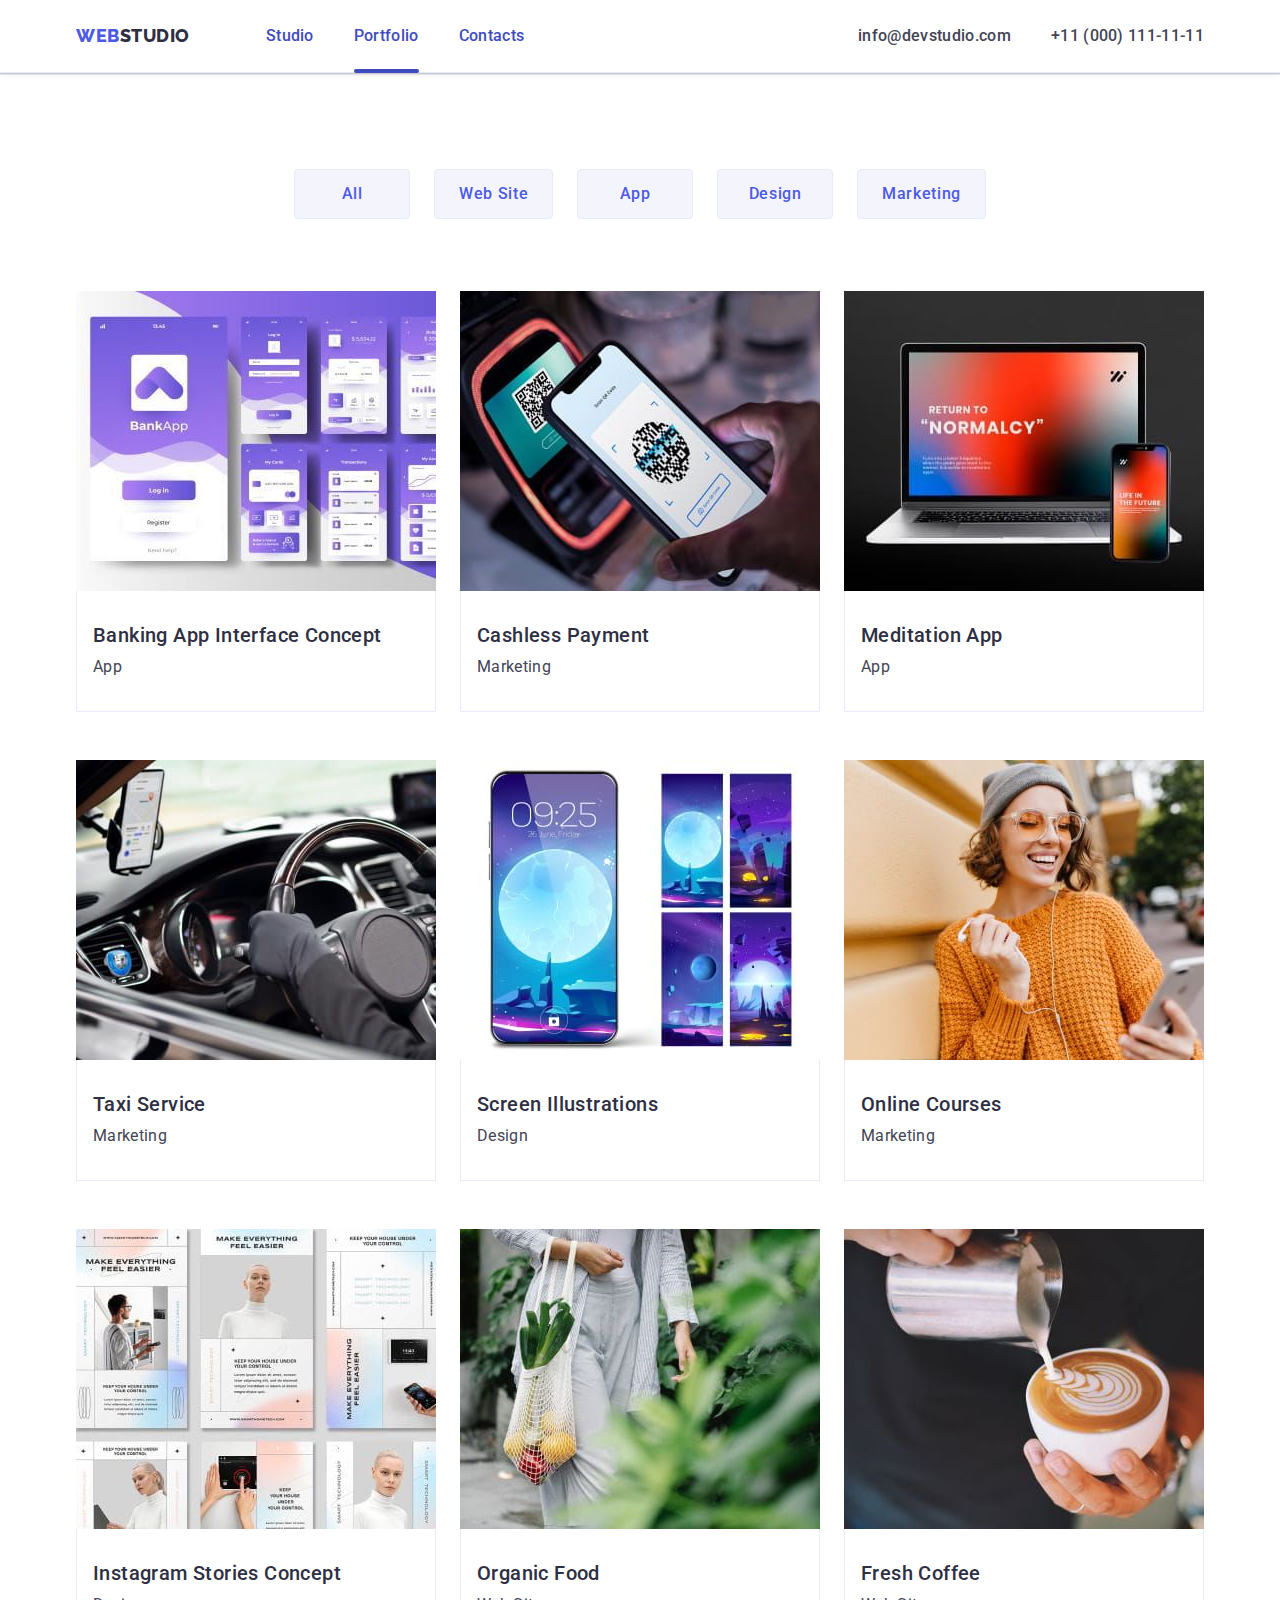
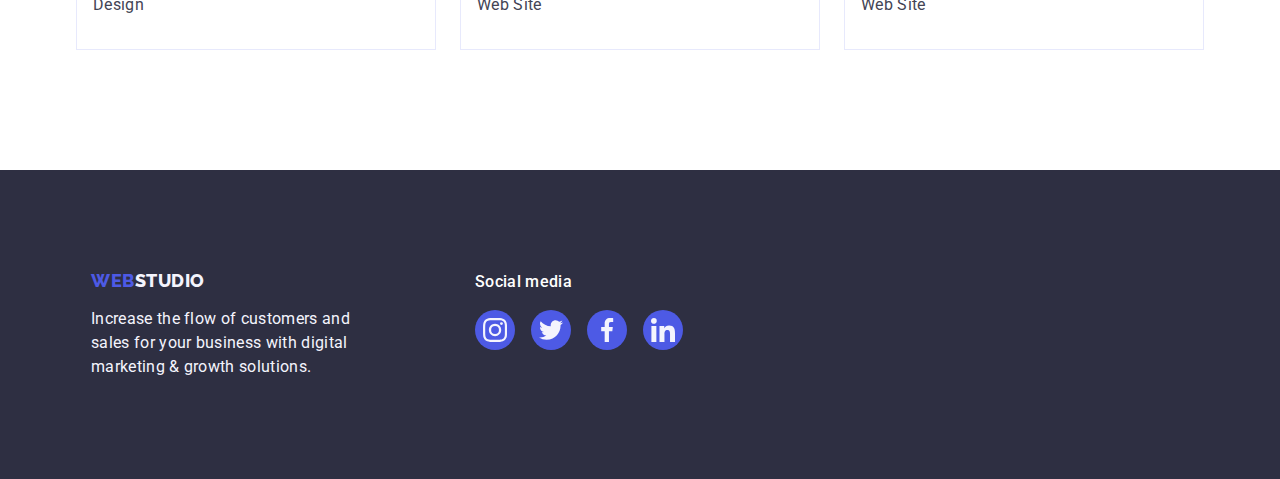
==== portfolio.html @ c547d736 "add" ====
<!DOCTYPE html>
<html lang="en">
  <head>
    <meta charset="UTF-8" />
    <meta http-equiv="X-UA-Compatible" content="IE=edge" />
    <meta name="viewport" content="width=device-width, initial-scale=1.0" />
    <!-- Normalize -->
    <link
      href="https://cdn.jsdelivr.net/npm/modern-normalize@2.0.0/modern-normalize.min.css"
      rel="stylesheet"
    />
    <!-- Fonts -->
    <link rel="preconnect" href="https://fonts.googleapis.com" />
    <link rel="preconnect" href="https://fonts.gstatic.com" crossorigin />
    <link
      href="https://fonts.googleapis.com/css2?family=Raleway:wght@800&family=Roboto:wght@400;500;700;900&display=swap"
      rel="stylesheet"
    />
    <!-- Castom-styles -->
    <link rel="stylesheet" href="./css/styles.css" />
    <title>Portfolio</title>
  </head>
  <body class="page">
    <!-- Header-section -->
    <header class="header">
      <div class="header-container container">
        <nav class="header-nav">
          <a class="logo link" href="./index.html"
            >Web<span class="logo-dark-title">Studio</span></a
          >
          <ul class="header-list list">
            <li class="header-item">
              <a class="header-link link" href="./index.html">Studio</a>
            </li>
            <li class="header-item">
              <a class="header-link link active" href="./portfolio.html"
                >Portfolio</a
              >
            </li>
            <li class="header-item">
              <a class="header-link link" href="">Contacts</a>
            </li>
          </ul>
        </nav>
        <address class="header-address">
          <ul class="header-address-list list">
            <li class="header-address-item">
              <a
                class="header-address-link link"
                href="mailto:info@devstudio.com"
                >info@devstudio.com</a
              >
            </li>
            <li class="header-address-item">
              <a class="header-address-link link" href="tel:+110001111111"
                >+11 (000) 111-11-11</a
              >
            </li>
          </ul>
        </address>
      </div>
    </header>
    <!-- Main-block  -->
    <main class="main">
      <section class="section portfolio">
        <div class="container">
          <h1 class="visually-hidden">Webstudios Portfolio Page</h1>
          <!-- Navigation-list -->
          <ul class="list portfolio-nav card-set">
            <li class="portfolio-nav-item">
              <button class="portfolio-nav-button" type="button">All</button>
            </li>
            <li class="portfolio-nav-item">
              <button class="portfolio-nav-button" type="button">
                Web Site
              </button>
            </li>
            <li class="portfolio-nav-item">
              <button class="portfolio-nav-button" type="button">App</button>
            </li>
            <li class="portfolio-nav-item">
              <button class="portfolio-nav-button" type="button">Design</button>
            </li>
            <li class="portfolio-nav-item">
              <button class="portfolio-nav-button" type="button">
                Marketing
              </button>
            </li>
          </ul>
          <!-- Portfolio-list -->
          <ul class="list portfolio-list card-set">
            <li class="portfolio-item card-set-items">
              <a class="portfolio-link link" href="">
                <div class="portfolio-overlay">
                  <img
                    src="./images/portfolio/img1.jpg"
                    alt="Widgets of the online banking application"
                    width="360"
                  />
                  <p class="portfolio-overlay-text">
                    14 Stylish and User-Friendly App Design Concepts · Task
                    Manager App · Calorie Tracker App · Exotic Fruit Ecommerce
                    App · Cloud Storage App
                  </p>
                </div>
                <div class="portfolio-text-container">
                  <h2 class="portfolio-subtitle subtitle">
                    Banking App Interface Concept
                  </h2>
                  <p class="portfolio-text">App</p>
                </div>
              </a>
            </li>
            <li class="portfolio-item card-set-items">
              <a class="portfolio-link link" href="">
                <div class="portfolio-overlay">
                  <img
                    src="./images/portfolio/img2.jpg"
                    alt="Payment using mobile phone scanning"
                    width="360"
                  />
                  <p class="portfolio-overlay-text">
                    14 Stylish and User-Friendly App Design Concepts · Task
                    Manager App · Calorie Tracker App · Exotic Fruit Ecommerce
                    App · Cloud Storage App
                  </p>
                </div>
                <div class="portfolio-text-container">
                  <h2 class="portfolio-subtitle subtitle">Cashless Payment</h2>
                  <p class="portfolio-text">Marketing</p>
                </div>
              </a>
            </li>
            <li class="portfolio-item card-set-items">
              <a class="portfolio-link link" href="">
                <div class="portfolio-overlay">
                  <img
                    src="./images/portfolio/img3.jpg"
                    alt="Two scrins. Monitor and mobile phone"
                    width="360"
                  />
                  <p class="portfolio-overlay-text">
                    14 Stylish and User-Friendly App Design Concepts · Task
                    Manager App · Calorie Tracker App · Exotic Fruit Ecommerce
                    App · Cloud Storage App
                  </p>
                </div>
                <div class="portfolio-text-container">
                  <h2 class="portfolio-subtitle subtitle">Meditation App</h2>
                  <p class="portfolio-text">App</p>
                </div>
              </a>
            </li>
            <li class="portfolio-item card-set-items">
              <a class="portfolio-link link" href="">
                <div class="portfolio-overlay">
                  <img
                    src="./images/portfolio/img4.jpg"
                    alt="Driver's steering wheel held by the driver"
                    width="360"
                  />
                  <p class="portfolio-overlay-text">
                    14 Stylish and User-Friendly App Design Concepts · Task
                    Manager App · Calorie Tracker App · Exotic Fruit Ecommerce
                    App · Cloud Storage App
                  </p>
                </div>
                <div class="portfolio-text-container">
                  <h2 class="portfolio-subtitle subtitle">Taxi Service</h2>
                  <p class="portfolio-text">Marketing</p>
                </div>
              </a>
            </li>
            <li class="portfolio-item card-set-items">
              <a class="portfolio-link link" href="">
                <div class="portfolio-overlay">
                  <img
                    src="./images/portfolio/img5.jpg"
                    alt="Five screenshots of different themes"
                    width="360"
                  />
                  <p class="portfolio-overlay-text">
                    14 Stylish and User-Friendly App Design Concepts · Task
                    Manager App · Calorie Tracker App · Exotic Fruit Ecommerce
                    App · Cloud Storage App
                  </p>
                </div>
                <div class="portfolio-text-container">
                  <h2 class="portfolio-subtitle subtitle">
                    Screen Illustrations
                  </h2>
                  <p class="portfolio-text">Design</p>
                </div>
              </a>
            </li>
            <li class="portfolio-item card-set-items">
              <a class="portfolio-link link" href="">
                <div class="portfolio-overlay">
                  <img
                    src="./images/portfolio/img6.jpg"
                    alt="A smiling girl in an orange sweater and glasses looking at a mobile screen"
                    width="360"
                  />
                  <p class="portfolio-overlay-text">
                    14 Stylish and User-Friendly App Design Concepts · Task
                    Manager App · Calorie Tracker App · Exotic Fruit Ecommerce
                    App · Cloud Storage App
                  </p>
                </div>
                <div class="portfolio-text-container">
                  <h2 class="portfolio-subtitle subtitle">Online Courses</h2>
                  <p class="portfolio-text">Marketing</p>
                </div>
              </a>
            </li>
            <li class="portfolio-item card-set-items">
              <a class="portfolio-link link" href="">
                <div class="portfolio-overlay">
                  <img
                    src="./images/portfolio/img7.jpg"
                    alt="Six examples of stories in Instagram with a single concept"
                    width="360"
                  />
                  <p class="portfolio-overlay-text">
                    14 Stylish and User-Friendly App Design Concepts · Task
                    Manager App · Calorie Tracker App · Exotic Fruit Ecommerce
                    App · Cloud Storage App
                  </p>
                </div>
                <div class="portfolio-text-container">
                  <h2 class="portfolio-subtitle subtitle">
                    Instagram Stories Concept
                  </h2>
                  <p class="portfolio-text">Design</p>
                </div>
              </a>
            </li>
            <li class="portfolio-item card-set-items">
              <a class="portfolio-link link" href="">
                <div class="portfolio-overlay">
                  <img
                    src="./images/portfolio/img8.jpg"
                    alt="A bag with groceries and fruits on the shoulder of a girl"
                    width="360"
                  />
                  <p class="portfolio-overlay-text">
                    14 Stylish and User-Friendly App Design Concepts · Task
                    Manager App · Calorie Tracker App · Exotic Fruit Ecommerce
                    App · Cloud Storage App
                  </p>
                </div>
                <div class="portfolio-text-container">
                  <h2 class="portfolio-subtitle subtitle">Organic Food</h2>
                  <p class="portfolio-text">Web Site</p>
                </div>
              </a>
            </li>
            <li class="portfolio-item card-set-items">
              <a class="portfolio-link link" href="">
                <div class="portfolio-overlay">
                  <img
                    src="./images/portfolio/img9.jpg"
                    alt="A barista is drawing a pattern with cream on a coffee cup"
                    width="360"
                  />
                  <p class="portfolio-overlay-text">
                    14 Stylish and User-Friendly App Design Concepts · Task
                    Manager App · Calorie Tracker App · Exotic Fruit Ecommerce
                    App · Cloud Storage App
                  </p>
                </div>
                <div class="portfolio-text-container">
                  <h2 class="portfolio-subtitle subtitle">Fresh Coffee</h2>
                  <p class="portfolio-text">Web Site</p>
                </div>
              </a>
            </li>
          </ul>
        </div>
      </section>
    </main>
    <!-- Footer-section -->
    <footer class="footer">
      <div class="container footer-container">
        <div class="footer-logo-container container">
          <a class="footer-logo logo link" href="./index.html"
            >Web<span class="logo-ligth-title">Studio</span></a
          >
          <p class="footer-text">
            Increase the flow of customers and sales for your business with
            digital marketing & growth solutions.
          </p>
        </div>
        <div class="footer-social-container container">
          <p class="footer-social-text">Social media</p>
          <ul class="footer-social-list">
            <li class="footer-social-item">
              <a href="" class="footer-social-link" aria-label="Instagram">
                <svg class="footer-social-icon" width="24" height="24">
                  <use href="./images/icons.svg#insta"></use>
                </svg>
              </a>
            </li>
            <li class="footer-social-item">
              <a href="" class="footer-social-link" aria-label="Twitter">
                <svg class="footer-social-icon" width="24" height="24">
                  <use href="./images/icons.svg#twitter"></use>
                </svg>
              </a>
            </li>
            <li class="footer-social-item">
              <a href="" class="footer-social-link" aria-label="Facebook">
                <svg class="footer-social-icon" width="24" height="24">
                  <use href="./images/icons.svg#facebook"></use>
                </svg>
              </a>
            </li>
            <li class="footer-social-item">
              <a href="" class="footer-social-link" aria-label="Linkedin">
                <svg class="footer-social-icon" width="24" height="24">
                  <use href="./images/icons.svg#linkedin"></use>
                </svg>
              </a>
            </li>
          </ul>
        </div>
      </div>
    </footer>
  </body>
</html>
---- css/styles.css ----
:root {
  /* Colors */
  --main-text-color: #434455;
  --main-title-color: #2e2f42;
  --main-hover-cl: #404bbf;
  --main-light-bg: #ffffff;
  --main-dark-bg: #2e2f42;
  --main-btn-cl: #4d5ae5;
  --main-btn-bg: #f4f4fd;
  --cornflower: #e7e9fc;

  --items: 4;
  --indent-vertical: 24px;
  --indent-horizontal: var(--indent-vertical);
}
/**
  |============================
  | Common styles
  |============================
*/

body {
  font-family: 'Roboto', sans-serif;
  color: var(--main-text-color);
  background-color: var(--main-light-bg);
}
/* Reset */
h1,
h2,
h3,
h4,
h5,
h6,
p {
  margin: 0;
}
.link,
a {
  display: block;
  text-decoration: none;
  color: currentColor;
}
.list,
ul,
ol {
  list-style: none;
  margin: 0;
  padding: 0;
}
.btn,
button {
  font-family: inherit;
  cursor: pointer;
}
img {
  display: block;
}
/**
  |============================
  | Base styles
  |============================
*/
.main {
}
.visually-hidden {
  position: absolute;
  width: 1px;
  height: 1px;
  margin: -1px;
  border: 0;
  padding: 0;
  white-space: nowrap;
  clip-path: inset(100%);
  clip: rect(0 0 0 0);
  overflow: hidden;
}
.section {
}
.card-set {
  display: flex;
  flex-wrap: wrap;
  row-gap: var(--indent-vertical);
  column-gap: var(--indent-horizontal);
}
.card-set-items {
  flex-basis: calc(
    (100%-var(--indent-vertical) * (var(--items)-1)) / var(--items)
  );
}

.container {
  width: 1158px;
  margin-left: auto;
  margin-right: auto;
  padding-left: 15px;
  padding-right: 15px;
  /* outline: 2px solid red; */
  /* outline-offset: -2px; */
}

.title {
  font-weight: 700;
  font-size: 36px;
  line-height: 1.11;
  letter-spacing: 0.02em;
  text-align: center;
  text-transform: capitalize;
  color: var(--main-title-color);
}
.subtitle {
  font-weight: 500;
  font-size: 20px;
  line-height: 1.2;
  letter-spacing: 0.02em;
  color: var(--main-title-color);
}

/**
  |============================
  | Header styles
  |============================
*/
.header {
  border-bottom: 1px solid #e7e9fc;
  box-shadow: 0px 2px 1px rgba(46, 47, 66, 0.08),
    0px 1px 1px rgba(46, 47, 66, 0.16), 0px 1px 6px rgba(46, 47, 66, 0.08);
}
.header-container {
  display: flex;
  align-items: center;
  justify-content: space-between;
}
.logo {
  margin-right: 76px;
  font-family: 'Raleway', sans-serif;
  font-style: normal;
  text-transform: uppercase;
  font-weight: 800;
  font-size: 18px;
  line-height: 1.17;
  letter-spacing: 0.03em;
  color: #4d5ae5;
}
.logo-dark-title {
  color: var(--main-title-color);
}
.header-nav {
  display: flex;
  align-items: center;
}
.header-list {
  display: flex;
  align-items: center;
  gap: 40px;
}
.header-item {
}
.header-link {
  position: relative;
  font-weight: 500;
  font-size: 16px;
  line-height: 1.5;
  letter-spacing: 0.02em;
  color: #404bbf;
  padding: 24px 0;
  transition: color 250ms cubic-bezier(0.4, 0, 0.2, 1);
}
.header-link.active::after {
  content: '';
  position: absolute;
  bottom: 0;
  left: 0;
  display: block;

  width: 100%;
  height: 4px;

  background-color: #404bbf;
  border-radius: 2px;
  bottom: -1px;
}
.header-link:hover,
.header-link:focus {
  color: var(--main-hover-cl);
}
.header-link:active {
  color: #4d5ae5;
}
.header-address {
  font-style: normal;
}

.header-address-list {
  display: flex;
  align-items: center;
  gap: 40px;
}
.header-address-item {
  font-weight: 500;
  font-size: 16px;
  line-height: 1.5;
  letter-spacing: 0.02em;
}

.header-address-link:hover,
.header-address-link:focus {
  color: var(--main-hover-cl);
}
.header-address-link:active {
  color: #4d5ae5;
}
.header-address-link {
  font-size: 16px;
  line-height: 1.5;
  letter-spacing: 0.02em;
  color: var(--main-text-color);
  transition: color 250ms cubic-bezier(0.4, 0, 0.2, 1);
}
/**
  |============================
  | Main styles webstudio page
  |============================
*/
/* Hero-section */
.hero {
  padding-top: 188px;
  padding-bottom: 188px;
  background: var(--main-dark-bg);
  background-image: linear-gradient(
      rgba(46, 47, 66, 0.7),
      rgba(46, 47, 66, 0.7)
    ),
    url(../images/img-name.jpg);
  background-repeat: no-repeat;
  background-size: cover;
  background-position: center;
  max-width: 1440px;
  margin: 0 auto;
}
.hero-container {
}

.hero-title {
  display: flex;
  max-width: 496px;
  flex-direction: column;
  flex-shrink: 0;
  font-weight: 700;
  font-size: 56px;
  line-height: 1.07;
  letter-spacing: 1.12px;
  text-align: center;
  color: #ffffff;
  margin: 0 auto 48px;
}
.hero-button {
  display: block;
  min-width: 169px;
  height: 56px;
  padding: 16px 32px;
  font-weight: 500;
  font-size: 16px;
  line-height: 1.5;
  letter-spacing: 0.04em;
  background: var(--main-btn-cl);
  color: #ffffff;
  border: none;
  border-radius: 4px;
  box-shadow: 0px 4px 4px 0px rgba(0, 0, 0, 0.15);
  margin: 0 auto;
  transition: background-color 250ms cubic-bezier(0.4, 0, 0.2, 1);
}
.hero-button:hover,
.hero-button:focus {
  background-color: var(--main-hover-cl);
}
/* About-Us-section */

.about-us {
  padding: 120px 0;
}
.about-us-list {
  display: flex;
  align-items: center;
  gap: 24px;
}
.about-us-subtitle {
  margin-bottom: 8px;
}
.about-us-text {
  font-size: 16px;
  line-height: 1.5;
  letter-spacing: 0.02em;
  color: var(--main-text-color);
}
.about-us-icon-box {
  display: flex;
  justify-content: center;
  align-items: center;
  width: 264px;
  height: 112px;
  border-radius: 4px;
  background-color: #f4f4fd;
  margin-bottom: 8px;
}
.about-us-icon {
}

/* Projects-section */

.projects {
  padding-bottom: 120px;
}
.projects-title {
  margin-bottom: 72px;
}
.projects-list {
  display: flex;
  align-items: center;
  gap: 24px;
}
.projects-item {
  flex-basis: calc((100% - 3 * 16px) / 3);
}
/* Our-team-section */
.our-team {
  padding: 120px 0;
  background-color: #f4f4fd;
}
.our-team-title {
  margin-bottom: 72px;
}
.our-team-list {
  display: flex;
  align-items: center;
  gap: 24px;
}
.our-team-item {
  flex-basis: calc((100% - 3 * 24px) / 4);
  border-radius: 0px 0px 4px 4px;
  background-color: #ffffff;
  box-shadow: 0px 2px 1px 0px rgba(46, 47, 66, 0.08),
    0px 1px 1px 0px rgba(46, 47, 66, 0.16),
    0px 1px 6px 0px rgba(46, 47, 66, 0.08);
}
.our-team-text-container {
  display: flex;
  flex-direction: column;
  align-items: center;
  justify-content: center;

  padding: 32px 0;
}
.our-team-subtitle {
  text-align: center;
  margin-bottom: 8px;
}
.our-team-text {
  font-size: 16px;
  line-height: 1.5;
  letter-spacing: 0.02em;
  color: var(--main-text-color);
  text-align: center;
  margin-bottom: 8px;
}

.our-team-link-list {
  display: flex;
  justify-content: center;
  gap: 24px;
}

.our-team-link-item {
  width: 40px;
  height: 40px;
}
.our-team-link {
  display: flex;
  justify-content: center;
  align-items: center;

  width: 100%;
  height: 100%;

  border-radius: 50%;
  background-color: #4d5ae5;

  transition: background-color 250ms cubic-bezier(0.4, 0, 0.2, 1);
}
.our-team-link:hover,
.our-team-link:focus {
  background-color: #404bbf;
}
.our-team-icon {
  fill: #f4f4fd;
}
/* Customers section */

.customers-section {
  padding: 120px 0;
}
.customers-container {
}
.customers-title {
  margin-bottom: 72px;
}
.cutomers-list {
  display: flex;
  justify-content: center;
  gap: 24px;
}
.customers-item {
  width: calc((100%-120px) / 6);
}
.customers-link {
  display: flex;
  justify-content: center;
  align-items: center;

  width: 168px;
  height: 88px;

  border: 1px solid #8e8f99;
  border-radius: 4px;
  color: #8e8f99;

  transition: border-color 250ms cubic-bezier(0.4, 0, 0.2, 1),
    color 250ms cubic-bezier(0.4, 0, 0.2, 1);
}

.customers-link:hover,
.customers-link:focus {
  color: #404bbf;
  border-color: #404bbf;
}
.customers-icon {
  fill: currentColor;
  transition: fill 250ms cubic-bezier(0.4, 0, 0.2, 1);
}

.customers-link:hover .customers-icon,
.customers-link:focus .customers-icon {
  fill: #404bbf;
}
/**
   |============================
   | Main styles portfolio page
   |============================
 */
.portfolio {
  padding-top: 96px;
  padding-bottom: 120px;
}
.portfolio-nav {
  justify-content: center;
  align-items: center;
  margin-bottom: 72px;
}
.portfolio-nav-item {
  transition: color 250ms cubic-bezier(0.4, 0, 0.2, 1),
    background-color 250ms cubic-bezier(0.4, 0, 0.2, 1),
    border-color 250ms cubic-bezier(0.4, 0, 0.2, 1),
    box-shadow 250ms cubic-bezier(0.4, 0, 0.2, 1);
}
.portfolio-nav-button {
  min-width: 116px;
  min-height: 48;
  padding: 12px 24px;
  font-family: 'Roboto', sans-serif;
  font-weight: 500;
  font-size: 16px;
  line-height: 1.5;
  letter-spacing: 0.04em;
  cursor: pointer;
  color: var(--main-btn-cl);
  background-color: var(--main-btn-bg);
  border-radius: 4px;
  border: 1px solid var(--cornflower);
  transition: color 250ms cubic-bezier(0.4, 0, 0.2, 1),
    background-color 250ms cubic-bezier(0.4, 0, 0.2, 1),
    border-color 250ms cubic-bezier(0.4, 0, 0.2, 1),
    box-shadow 250ms cubic-bezier(0.4, 0, 0.2, 1);
}
.portfolio-nav-button:hover,
.portfolio-nav-button:focus {
  color: #ffffff;
  background-color: var(--main-hover-cl);
  border: 1px solid transparent;
  box-shadow: 0px 3px 1px rgba(0, 0, 0, 0.1), 0px 2px 1px rgba(0, 0, 0, 0.08),
    0px 2px 2px rgba(0, 0, 0, 0.12);
}
.portfolio-list {
  --items: 3;
  --indent-horizontal: 24px;
  --indent-vertical: 48px;
}
.portfolio-item {
  position: relative;
  flex-basis: calc((100% - 24px * 2) / 3);
  overflow: hidden;
}

.portfolio-link {
  display: block;
  transition: box-shadow 250ms cubic-bezier(0.4, 0, 0.2, 1);
}
.portfolio-link:hover,
.portfolio-link:focus {
  box-shadow: 0px 1px 6px rgba(46, 47, 66, 0.08),
    0px 1px 1px rgba(46, 47, 66, 0.16), 0px 2px 1px rgba(46, 47, 66, 0.08);
}
.portfolio-link:hover
  .portfolio-text-container
  .portfolio-link:focus
  .portfolio-text-container {
  transform: translateY(0);
}
.portfolio-text-container {
  position: relative;

  display: flex;
  padding: 32px 16px;
  flex-direction: column;
  align-items: left;
  flex-shrink: 0;
  border: 1px solid var(--cornflower, #e7e9fc);
  border-top: none;
  background-color: #ffffff;

  z-index: 5;
}
.portfolio-subtitle {
  margin-bottom: 8px;
}
.portfolio-text {
  font-size: 16px;
  line-height: 1.5;
  letter-spacing: 0.02em;
  color: var(--main-text-color);
}

.portfolio-overlay {
  position: relative;
  overflow: hidden;
}
.portfolio-overlay-text {
  display: block;
  position: absolute;
  top: 0;

  font-size: 16px;
  line-height: 1.5;
  letter-spacing: 0.02em;
  color: #f4f4fd;

  padding: 40px 32px;

  background-color: #4d5ae5;
  width: 100%;
  height: 100%;

  transform: translateY(100%);

  transition: transform 250ms cubic-bezier(0.4, 0, 0.2, 1);
}
.portfolio-link:hover .portfolio-overlay-text,
.portfolio-link:focus .portfolio-overlay-text {
  transform: translateY(0);
}

/**
  |============================
  | Footer styles
  |============================
*/
.footer {
  padding-top: 100px;
  padding-bottom: 100px;
  background-color: var(--main-dark-bg);
}
.footer-container {
  display: flex;
  align-items: baseline;
}
.footer-logo-container {
  flex-shrink: 0;
  max-width: 264px;
  margin-right: 120px;
}
.footer-social-container {
}
.footer-logo {
  display: inline-block;
  margin-bottom: 16px;
}
.logo-ligth-title {
  color: #f4f4fd;
}
.footer-text {
  width: 264px;
  font-size: 16px;
  line-height: 1.5;
  letter-spacing: 0.02em;
  color: #f4f4fd;
}
.footer-social-text {
  display: block;
  color: #ffffff;
  font-weight: 500;
  line-height: 1.5;
  letter-spacing: 0.02em;
  margin-bottom: 16px;
}
.footer-social-list {
  display: flex;
  justify-content: flex-start;
  align-items: center;
  gap: 16px;
}
.footer-social-item {
}
.footer-social-link {
  display: flex;
  justify-content: center;
  align-items: center;

  border-radius: 50%;
  background-color: #4d5ae5;

  width: 40px;
  height: 40px;

  transition: background-color 250ms cubic-bezier(0.4, 0, 0.2, 1);
}

.footer-social-link:hover,
.footer-social-link:focus {
  background-color: #31d0aa;
}
.footer-social-icon {
  fill: #f4f4fd;
}
/* Modal Window */
.backdrop {
  position: fixed;
  top: 0;
  left: 0;
  z-index: 100;

  width: 100%;
  height: 100%;

  background-color: rgba(46, 47, 66, 0.4);

  transition: opacity 250ms cubic-bezier(0.4, 0, 0.2, 1),
    visibility 250ms cubic-bezier(0.4, 0, 0.2, 1);
}
.backdrop.is-hidden {
  opacity: 0;
  visibility: hidden;
  pointer-events: none;
}
.modal {
  position: absolute;
  top: 50%;
  left: 50%;

  transform: translateX(-50%) translateY(-50%);

  width: 408px;
  min-height: 584px;

  transition: transform 250ms cubic-bezier(0.4, 0, 0.2, 1);

  border-radius: 4px;
  background-color: #fcfcfc;
  box-shadow: 0px 2px 1px 0px rgba(0, 0, 0, 0.2),
    0px 1px 3px 0px rgba(0, 0, 0, 0.12), 0px 1px 1px 0px rgba(0, 0, 0, 0.14);
}
.modal-btn {
  position: absolute;
  top: 24px;
  right: 24px;

  width: 24px;
  height: 24px;

  padding: 0;

  display: flex;
  justify-content: center;
  align-items: center;

  border: 1px solid rgba(0, 0, 0, 0.1);
  border-radius: 50%;
  background-color: #e7e9fc;

  transition: background-color 250ms cubic-bezier(0.4, 0, 0.2, 1),
    border 250ms cubic-bezier(0.4, 0, 0.2, 1);
}
.modal-btn:hover,
.modal-btn:focus {
  background-color: #404bbf;
  border: none;
}
.modal-icon {
  stroke: #2e2f42;

  transition: fill 250ms cubic-bezier(0.4, 0, 0.2, 1);
}
.modal-btn:hover .modal-icon,
.modal-btn:focus .modal-icon {
  fill: #ffffff;
}
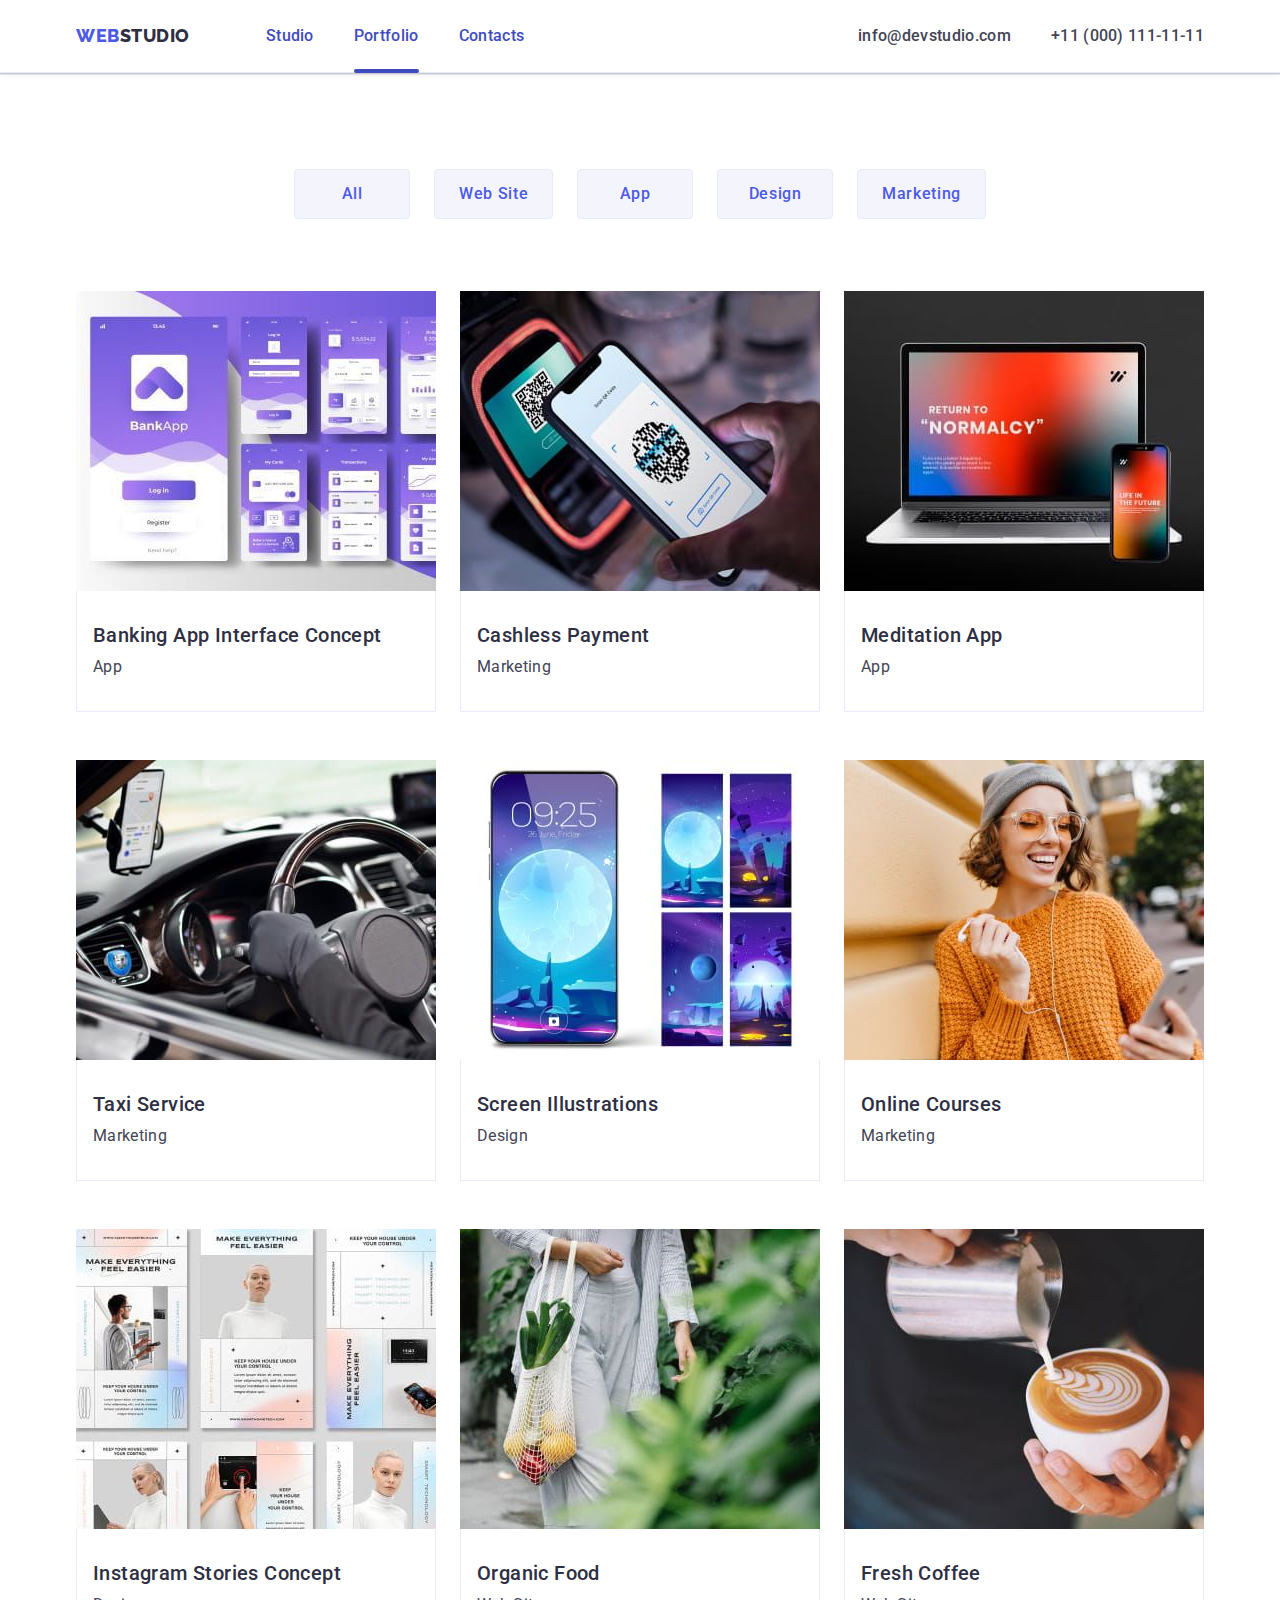
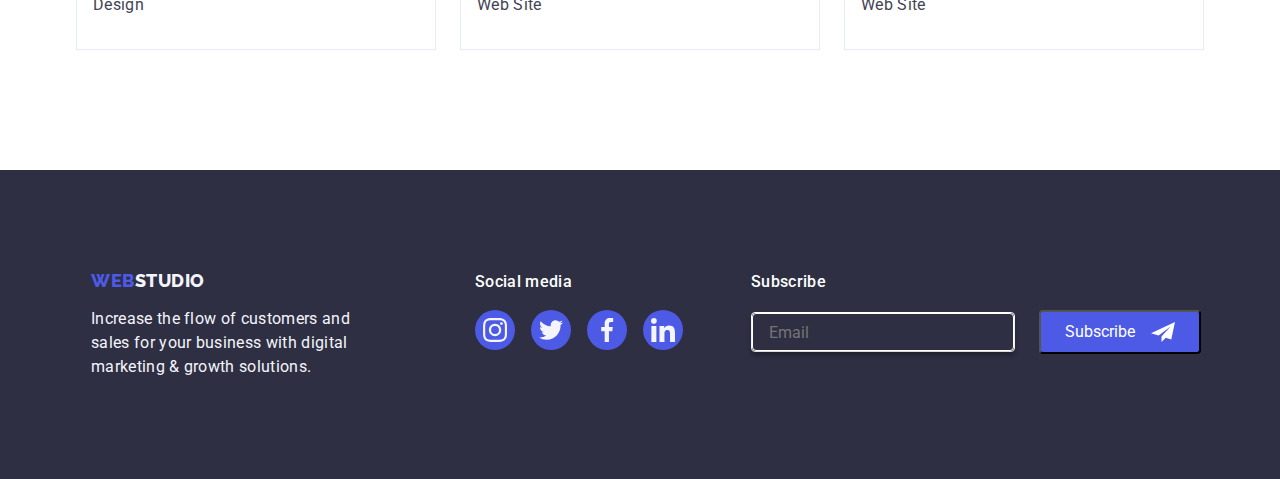
==== commit 57541545: "add" ====
--- a/portfolio.html
+++ b/portfolio.html
@@ -324,6 +324,25 @@
             </li>
           </ul>
         </div>
+        <div class="footer-subscribe-conteiner">
+          <p class="footer-subscribe-text">Subscribe</p>
+          <form class="footer-subscribe-form">
+            <label class="footer-subscribe-field">
+              <input
+                class="footer-subscribe-input"
+                type="email"
+                name="user_email"
+                placeholder="Email"
+              />
+            </label>
+            <button class="footer-subscribe-btn" type="submit">
+              Subscribe
+              <svg class="footer-subscribe-icon" width="24" height="24">
+                <use href="./images/icons.svg#subs-icon"></use>
+              </svg>
+            </button>
+          </form>
+        </div>
       </div>
     </footer>
   </body>
--- a/css/styles.css
+++ b/css/styles.css
@@ -12,6 +12,7 @@
   --items: 4;
   --indent-vertical: 24px;
   --indent-horizontal: var(--indent-vertical);
+  --anim: 250ms cubic-bezier(0.4, 0, 0.2, 1);
 }
 /**
   |============================
@@ -55,6 +56,27 @@
 img {
   display: block;
 }
+fieldset {
+  margin: 0;
+  padding: 0;
+  border: none;
+}
+input {
+  font-family: inherit;
+}
+.visually-hidden {
+  position: absolute;
+  white-space: nowrap;
+  width: 1px;
+  height: 1px;
+  overflow: hidden;
+  border: 0;
+  padding: 0;
+  clip: rect(0 0 0 0);
+  clip-path: inset(50%);
+  margin: -1px;
+}
+
 /**
   |============================
   | Base styles
@@ -640,6 +662,61 @@
 .footer-social-icon {
   fill: #f4f4fd;
 }
+.footer-subscribe-conteiner {
+  width: 453px;
+  height: 80px;
+  flex-shrink: 0;
+}
+.footer-subscribe-text {
+  display: block;
+  font-size: 16px;
+  font-weight: 500;
+  line-height: 1.5;
+  letter-spacing: 0.02em;
+  margin-bottom: 16px;
+
+  color: #fff;
+}
+.footer-subscribe-form {
+  display: flex;
+  justify-conten: space-around;
+  align-items: center;
+}
+.footer-subscribe-field {
+  width: 264px;
+  height: 40px;
+  flex-shrink: 0;
+  border-radius: 4px;
+  border: 1px solid #fff;
+  box-shadow: 0px 4px 4px 0px rgba(0, 0, 0, 0.15);
+}
+.footer-subscribe-input {
+  width: 100%;
+  height: 100%;
+  flex-shrink: 0;
+  padding: 8px 16px;
+  border-radius: 4px;
+  border: 1px solid #fff;
+  box-shadow: 0px 4px 4px 0px rgba(0, 0, 0, 0.15);
+  background-color: transparent;
+}
+.footer-subscribe-btn {
+  display: inline-flex;
+  padding: 8px 24px;
+  justify-content: center;
+  align-items: center;
+  margin-left: 24px;
+  gap: 16px;
+  border-radius: 4px;
+  background-color: #4d5ae5;
+  color: #fff;
+}
+.footer-subscribe-btn:hover,
+.footer-subscribe-btn:focus {
+  background-color: #404bbf;
+}
+.footer-subscribe-icon {
+}
 /* Modal Window */
 .backdrop {
   position: fixed;
@@ -652,8 +729,7 @@
 
   background-color: rgba(46, 47, 66, 0.4);
 
-  transition: opacity 250ms cubic-bezier(0.4, 0, 0.2, 1),
-    visibility 250ms cubic-bezier(0.4, 0, 0.2, 1);
+  transition: opacity var(--anim), visibility var(--anim);
 }
 .backdrop.is-hidden {
   opacity: 0;
@@ -661,6 +737,9 @@
   pointer-events: none;
 }
 .modal {
+  display: flex;
+  flex-direction: column;
+
   position: absolute;
   top: 50%;
   left: 50%;
@@ -669,6 +748,8 @@
 
   width: 408px;
   min-height: 584px;
+
+  padding: 72px 24px 24px;
 
   transition: transform 250ms cubic-bezier(0.4, 0, 0.2, 1);
 
@@ -696,7 +777,7 @@
   background-color: #e7e9fc;
 
   transition: background-color 250ms cubic-bezier(0.4, 0, 0.2, 1),
-    border 250ms cubic-bezier(0.4, 0, 0.2, 1);
+    border var(--anim);
 }
 .modal-btn:hover,
 .modal-btn:focus {
@@ -706,9 +787,151 @@
 .modal-icon {
   stroke: #2e2f42;
 
-  transition: fill 250ms cubic-bezier(0.4, 0, 0.2, 1);
+  transition: fill var(--anim);
 }
 .modal-btn:hover .modal-icon,
 .modal-btn:focus .modal-icon {
   fill: #ffffff;
 }
+/* Modal window form stiles */
+.modal-form {
+  display: flex;
+  flex-direction: column;
+}
+
+.modal-caption {
+  font-size: 16px;
+  font-weight: 500;
+  line-height: 1.5;
+  letter-spacing: 0.02em;
+
+  margin-bottom: 16px;
+
+  width: 360px;
+
+  color: #2e2f42;
+}
+.modal-form-field {
+  position: relative;
+  display: block;
+
+  margin-bottom: 8px;
+}
+.modal-form-label {
+  display: block;
+
+  font-size: 12px;
+  font-weight: 400;
+  line-height: 1.17;
+  letter-spacing: 0.04em;
+
+  margin-bottom: 4px;
+  color: #8e8f99;
+}
+.modal-form-input {
+  width: 100%;
+  height: 40px;
+  padding: 11px 38px;
+  flex-shrink: 0;
+
+  outline: transparent;
+  border-radius: 4px;
+  border: 1px solid rgba(46, 47, 66, 0.4);
+
+  transition: border-color var(--anim);
+}
+.modal-form-input:focus {
+  border-color: #4d5ae5;
+}
+.modal-form-textarea {
+  width: 100%;
+  height: 120px;
+
+  padding: 8px 16px;
+
+  border-radius: 4px;
+  border: 1px solid rgba(46, 47, 66, 0.4);
+
+  outline: transparent;
+  resize: none;
+
+  transition: border-color var(--anim);
+}
+.modal-form-textarea:focus {
+  border-color: #4d5ae5;
+}
+.modal-form-textarea::placeholder {
+  font-size: 12px;
+  font-weight: 400;
+  line-height: 1.17;
+  letter-spacing: 0.04em;
+  color: rgba(46, 47, 66, 0.4);
+}
+.modal-form-input-icon {
+  position: absolute;
+  bottom: 8px;
+  left: 16px;
+  fill: #2e2f42;
+  transition: fill var(--anim);
+}
+.modal-form-input:focus + .modal-form-input-icon {
+  fill: #4d5ae5;
+}
+/* Agreement checkbox */
+.modal-form-agreement {
+  display: flex;
+  align-items: center;
+  margin-bottom: 24px;
+  gap: 8px;
+}
+.modal-form-checkbox {
+}
+
+.modal-form-custom-checkbox {
+  display: flex;
+  align-items: center;
+  justify-content: center;
+
+  width: 16px;
+  height: 16px;
+  flex-shrink: 0;
+
+  transition: border-color var(--anim);
+
+  border-radius: 2px;
+  border: 1px solid rgba(46, 47, 66, 0.4);
+}
+.modal-form-checkbox-icon {
+  opacity: 0;
+  transition: opacity var(--anim);
+}
+.modal-form-checkbox:checked + .modal-form-custom-checkbox {
+  border-color: #404bbf;
+}
+.modal-form-checkbox:checked
+  + .modal-form-custom-checkbox
+  > .modal-form-checkbox-icon {
+  opacity: 1;
+}
+
+.modal-form-agreement-desc {
+  font-size: 12px;
+  font-weight: 400;
+  line-height: 1.17;
+  letter-spacing: 0.04em;
+
+  color: #8e8f99;
+}
+.modal-form-link {
+  display: inline-block;
+
+  font-size: 12px;
+  font-weight: 400;
+  line-height: 1.33;
+  letter-spacing: 0.04em;
+
+  color: #4d5ae5;
+  text-decoration-line: underline;
+}
+.modal-form-submit-btn {
+}
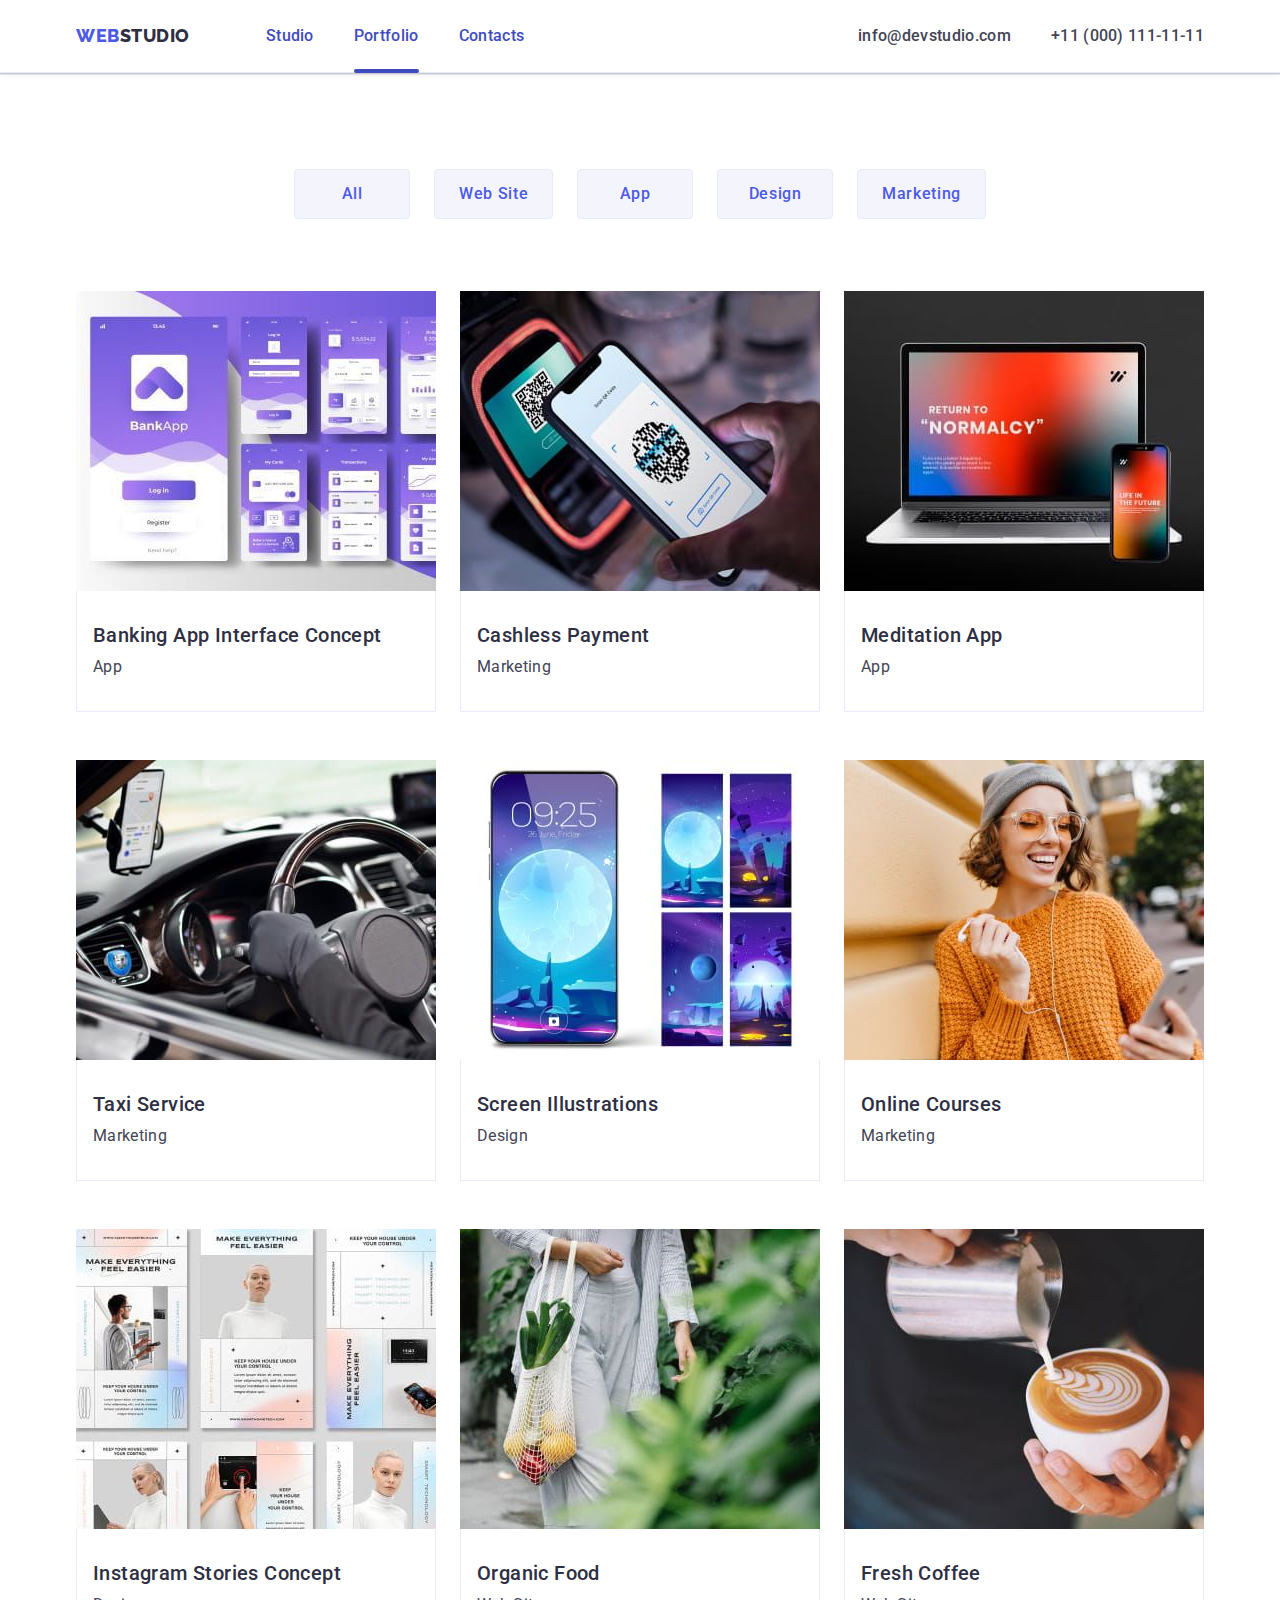
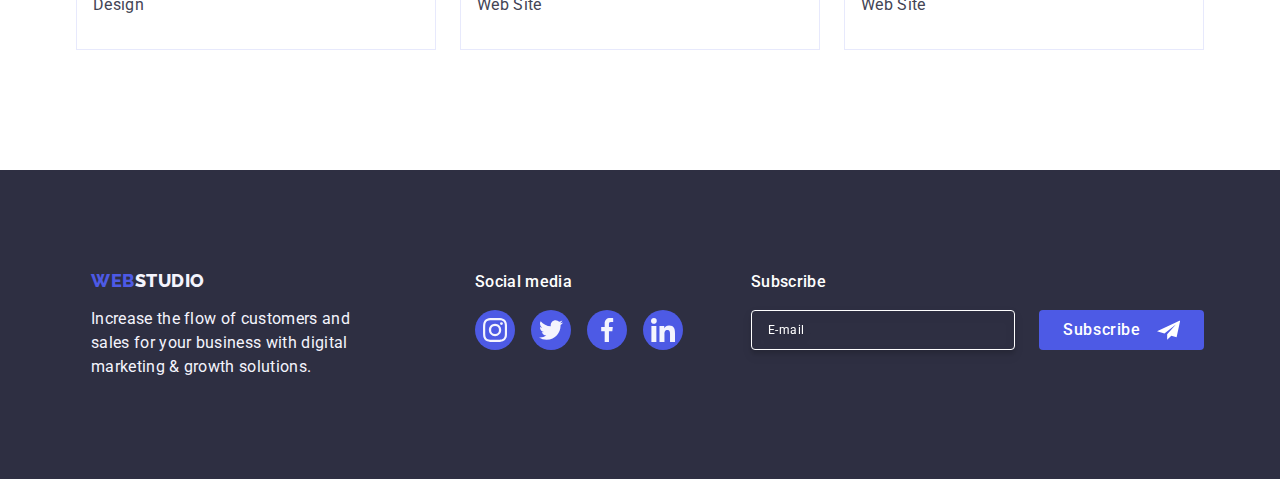
==== commit 24a5619a: "add" ====
--- a/portfolio.html
+++ b/portfolio.html
@@ -331,8 +331,8 @@
               <input
                 class="footer-subscribe-input"
                 type="email"
-                name="user_email"
-                placeholder="Email"
+                name="user-email"
+                placeholder="E-mail"
               />
             </label>
             <button class="footer-subscribe-btn" type="submit">
--- a/css/styles.css
+++ b/css/styles.css
@@ -1,6 +1,7 @@
 :root {
   /* Colors */
   --main-text-color: #434455;
+  --second-text-color: #8e8f99;
   --main-title-color: #2e2f42;
   --main-hover-cl: #404bbf;
   --main-light-bg: #ffffff;
@@ -679,43 +680,59 @@
 }
 .footer-subscribe-form {
   display: flex;
-  justify-conten: space-around;
-  align-items: center;
+  justify-content: flex-start;
+  align-items: center;
+  gap: 24px;
 }
 .footer-subscribe-field {
+}
+.footer-subscribe-input {
   width: 264px;
   height: 40px;
   flex-shrink: 0;
-  border-radius: 4px;
-  border: 1px solid #fff;
-  box-shadow: 0px 4px 4px 0px rgba(0, 0, 0, 0.15);
-}
-.footer-subscribe-input {
-  width: 100%;
-  height: 100%;
-  flex-shrink: 0;
+
+  font-size: 12px;
+  line-height: 1.5;
+  letter-spacing: 0.04em;
+
   padding: 8px 16px;
+
   border-radius: 4px;
   border: 1px solid #fff;
   box-shadow: 0px 4px 4px 0px rgba(0, 0, 0, 0.15);
   background-color: transparent;
-}
+  filter: drop-shadow(0px 4px 4px rgba(0, 0, 0, 0.15));
+  color: #ffffff;
+}
+.footer-subscribe-input::placeholder {
+  color: #ffffff;
+}
+
 .footer-subscribe-btn {
   display: inline-flex;
+  min-width: 165px;
+  height: 40px;
+
+  font-weight: 500;
+  line-height: 1.5;
+  letter-spacing: 0.04em;
+
   padding: 8px 24px;
-  justify-content: center;
-  align-items: center;
-  margin-left: 24px;
-  gap: 16px;
+
+  justify-content: center;
+  align-items: center;
+  border: none;
   border-radius: 4px;
   background-color: #4d5ae5;
   color: #fff;
+  transition: background-color var(--anim);
 }
 .footer-subscribe-btn:hover,
 .footer-subscribe-btn:focus {
   background-color: #404bbf;
 }
 .footer-subscribe-icon {
+  margin-left: 16px;
 }
 /* Modal Window */
 .backdrop {
@@ -800,6 +817,7 @@
 }
 
 .modal-caption {
+  align-items: center;
   font-size: 16px;
   font-weight: 500;
   line-height: 1.5;
@@ -809,15 +827,12 @@
 
   width: 360px;
 
-  color: #2e2f42;
+  color: var(--main-title-color);
+}
+.modal-form-container {
+  margin-bottom: 8px;
 }
 .modal-form-field {
-  position: relative;
-  display: block;
-
-  margin-bottom: 8px;
-}
-.modal-form-label {
   display: block;
 
   font-size: 12px;
@@ -825,18 +840,23 @@
   line-height: 1.17;
   letter-spacing: 0.04em;
 
+  color: var(--second-text-color);
   margin-bottom: 4px;
-  color: #8e8f99;
+}
+.modal-form-input-wrap {
+  position: relative;
 }
 .modal-form-input {
   width: 100%;
   height: 40px;
-  padding: 11px 38px;
+  padding-left: 38px;
   flex-shrink: 0;
 
   outline: transparent;
   border-radius: 4px;
   border: 1px solid rgba(46, 47, 66, 0.4);
+  background-color: transparent;
+  outline: transparent;
 
   transition: border-color var(--anim);
 }
@@ -846,12 +866,18 @@
 .modal-form-textarea {
   width: 100%;
   height: 120px;
+  font-size: 12px;
+  font-weight: 400;
+  line-height: 1.17;
+  letter-spacing: 0.04em;
+  color: rgba(46, 47, 66, 0.4);
 
   padding: 8px 16px;
 
   border-radius: 4px;
   border: 1px solid rgba(46, 47, 66, 0.4);
 
+  background-color: transparent;
   outline: transparent;
   resize: none;
 
@@ -869,26 +895,36 @@
 }
 .modal-form-input-icon {
   position: absolute;
-  bottom: 8px;
+  top: 50%;
   left: 16px;
   fill: #2e2f42;
+  transform: translateY(-50%);
   transition: fill var(--anim);
 }
 .modal-form-input:focus + .modal-form-input-icon {
   fill: #4d5ae5;
 }
 /* Agreement checkbox */
+.modal-form-agreement-container {
+  margin-bottom: 24px;
+}
 .modal-form-agreement {
   display: flex;
   align-items: center;
-  margin-bottom: 24px;
+  font-size: 12px;
+  font-weight: 400;
+  line-height: 1.17;
+  letter-spacing: 0.04em;
+
   gap: 8px;
+
+  color: var(--second-text-color);
 }
 .modal-form-checkbox {
 }
 
 .modal-form-custom-checkbox {
-  display: flex;
+  display: inline-flex;
   align-items: center;
   justify-content: center;
 
@@ -914,14 +950,6 @@
   opacity: 1;
 }
 
-.modal-form-agreement-desc {
-  font-size: 12px;
-  font-weight: 400;
-  line-height: 1.17;
-  letter-spacing: 0.04em;
-
-  color: #8e8f99;
-}
 .modal-form-link {
   display: inline-block;
 
